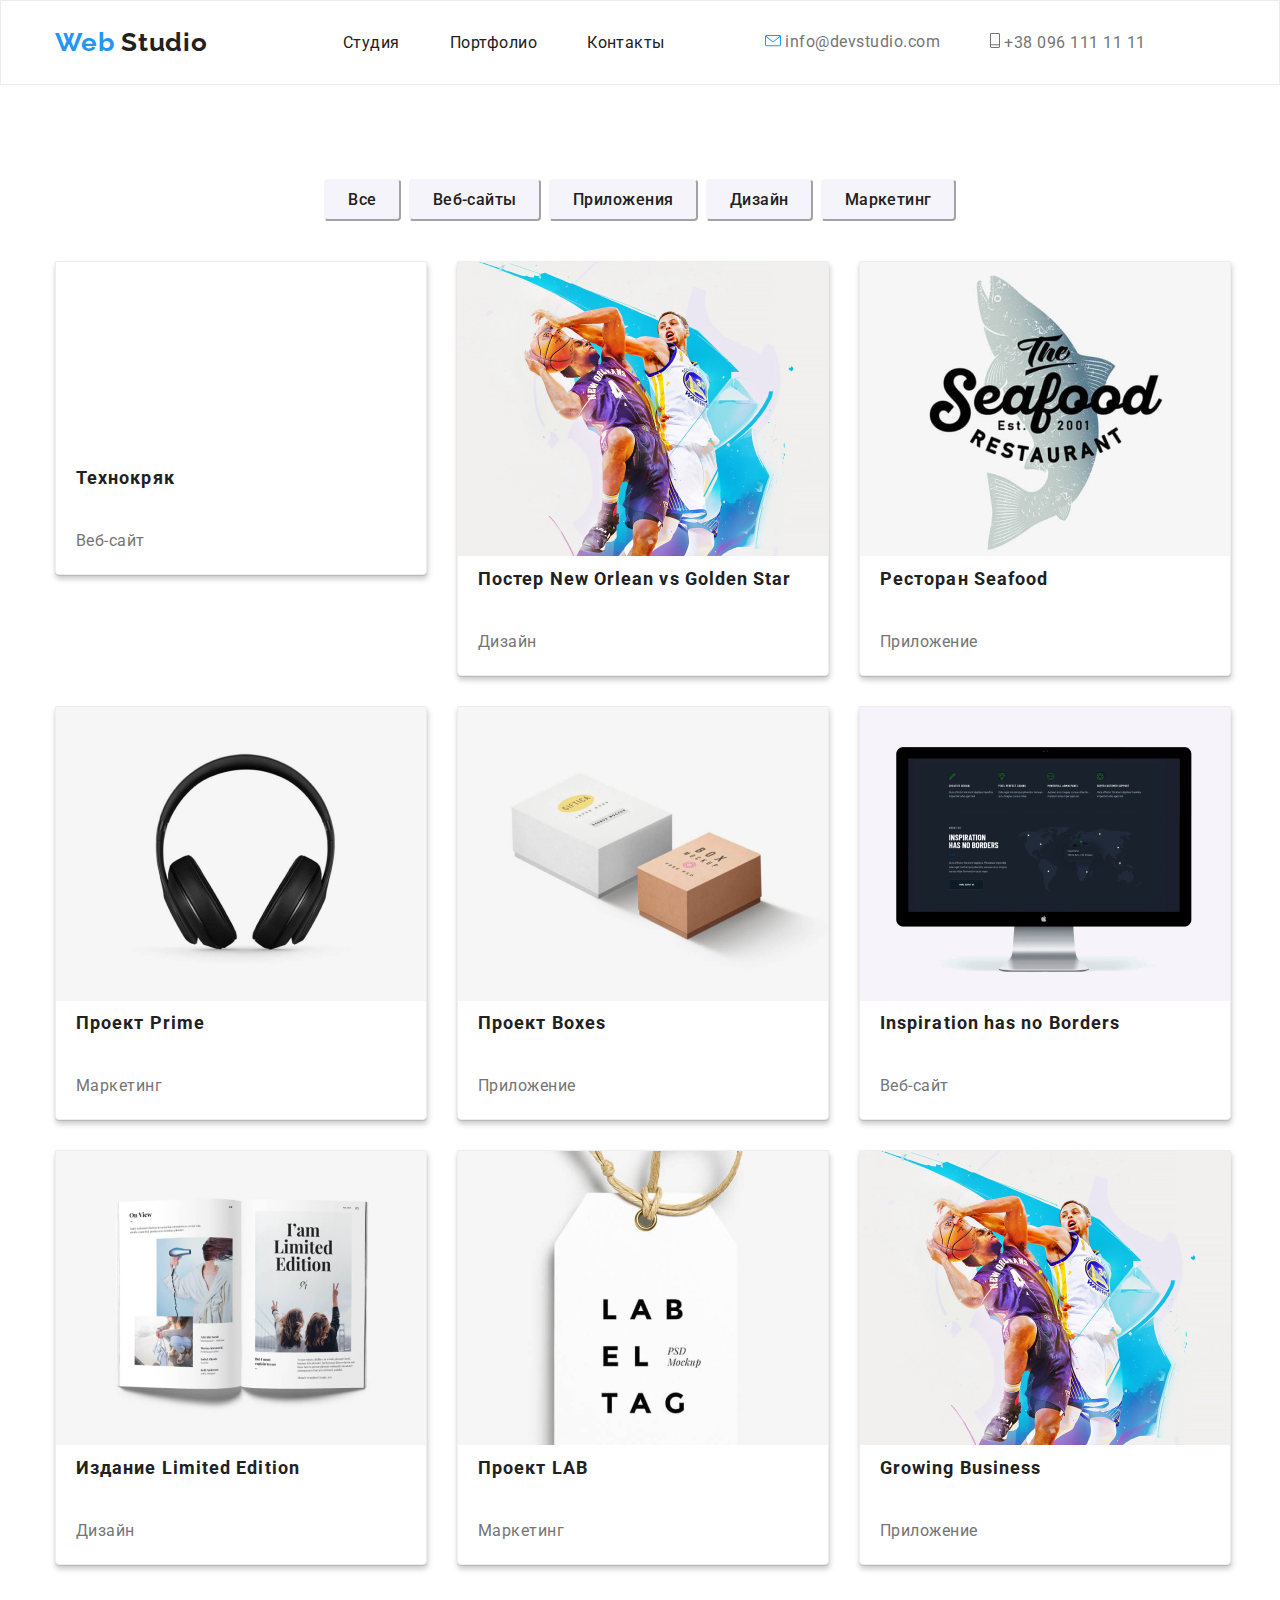
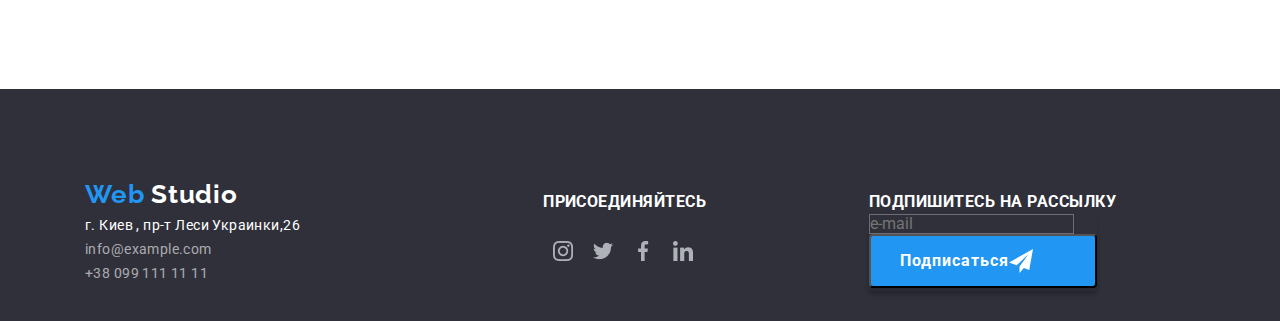
==== portfolio.html @ 14d1c17c "start hw04" ====
<!DOCTYPE html>
<html lang="ru">
	<head>
		<meta charset="UTF-8" />
		<meta name="viewport" content="width=device-width, initial-scale=1.0" />
		<meta http-equiv="X-UA-Compatible" content="ie=edge" />
		<link rel="icon" href="./favicon.ico" type="image/x-icon" />
		<link
			href="https://fonts.googleapis.com/css2?family=Raleway:wght@700&family=Roboto:wght@400;500;700;900&display=swap"
			rel="stylesheet"
		/>
		<link rel="stylesheet" href="./css/normalize.css" />
		<link rel="stylesheet" href="./css/style.css" />
		<title>Web Studio - portfolio</title>
	</head>
	<body>
		<!-- Шапка сайту -->
		<header>
			<div class="container flex">
				<nav class="flex-header">
					<div class="logo">
						<!-- <img src="./images/logo.svg" alt="Логотип компанії" /> -->
						<a href="index.html" title="Main page">
							<span class="web">Web</span>
							<span class="studio">Studio</span>
						</a>
					</div>
					<ul class="link-menu list">
						<li class="item"><a href="https://ljubik.github.io/goit-markup-hw-03/index.html">Cтудия</a></li>
						<li class="item"><a href="portfolio.html">Портфолио</a></li>
						<li class="item"><a href="#contacts">Контакты</a></li>
					</ul>
					<ul class="link-contact list">
						<li class="item">
							<a href="mailto:info@devstudio.com">
								<img src="./images/icon_mail_hover.svg" alt="Mail icon" />
								info@devstudio.com
							</a>
						</li>
						<li class="item">
							<a href="tel:+380961111111">
								<img src="./images/icom_mobile.svg" alt="Mobile icon" />
								+38 096 111 11 11
							</a>
						</li>
					</ul>
				</nav>
			</div>
		</header>
		<!-- Основний контент -->
		<main>
			<h1 hidden>Портфоліо, галерея робіт</h1>
			<!-- розділ galery -->
			<section class="gallery-section" title="Gallery">
				<div class="container">
					<ul class="btn-gal-group list">
						<li class="btn-gal-item"><button class="btn btn-gallery">Все</button></li>
						<li class="btn-gal-item"><button class="btn btn-gallery">Веб-сайты</button></li>
						<li class="btn-gal-item"><button class="btn btn-gallery">Приложения</button></li>
						<li class="btn-gal-item"><button class="btn btn-gallery">Дизайн</button></li>
						<li class="btn-gal-item"><button class="btn btn-gallery">Маркетинг</button></li>
					</ul>
					<div class="gallery">
						<ul class="gallery-list list">
							<li class="gal-item">
								<div class="card-gallery">
									<a href="#">
										<p>
											<span class="gallery-txt">
												Технокряк это современная площадка распространения коронавируса. Компании используют эту
												платформу для цифрового шпионажа и атак на защищённые сервера конкурентов.
											</span>
										</p>
									</a>
									<div class="gal-card-info">
										<h2 class="gal-title">Технокряк</h2>

										<p class="gal-text">Веб-сайт</p>
									</div>
								</div>
							</li>
							<li class="gal-item">
								<div class="card-gallery">
									<a href="#">
										<img src="images/portfolio-2.jpg" alt="Photo portfolio" width="370" height="294" />
									</a>
									<div class="gal-card-info">
										<h2 class="gal-title">Постер New Orlean vs Golden Star</h2>

										<p class="gal-text">Дизайн</p>
									</div>
								</div>
							</li>
							<li class="gal-item">
								<div class="card-gallery">
									<a href="#">
										<img src="images/portfolio-3.jpg" alt="Photo portfolio" width="370" height="294" />
									</a>
									<div class="gal-card-info">
										<h2 class="gal-title">Ресторан Seafood</h2>

										<p class="gal-text">Приложение</p>
									</div>
								</div>
							</li>
							<li class="gal-item">
								<div class="card-gallery">
									<a href="#">
										<img src="images/portfolio-4.jpg" alt="Photo portfolio" width="370" height="294" />
									</a>
									<div class="gal-card-info">
										<h2 class="gal-title">Проект Prime</h2>

										<p class="gal-text">Маркетинг</p>
									</div>
								</div>
							</li>
							<li class="gal-item">
								<div class="card-gallery">
									<a href="#">
										<img src="images/portfolio-5.jpg" alt="Photo portfolio" width="370" height="294" />
									</a>
									<div class="gal-card-info">
										<h2 class="gal-title">Проект Boxes</h2>

										<p class="gal-text">Приложение</p>
									</div>
								</div>
							</li>
							<li class="gal-item">
								<div class="card-gallery">
									<a href="#">
										<img src="images/portfolio-6.jpg" alt="Photo portfolio" width="370" height="294" />
									</a>
									<div class="gal-card-info">
										<h2 class="gal-title">Inspiration has no Borders</h2>

										<p class="gal-text">Веб-сайт</p>
									</div>
								</div>
							</li>
							<li class="gal-item">
								<div class="card-gallery">
									<a href="#">
										<img src="images/portfolio-7.jpg" alt="Photo portfolio" width="370" height="294" />
									</a>
									<div class="gal-card-info">
										<h2 class="gal-title">Издание Limited Edition</h2>

										<p class="gal-text">Дизайн</p>
									</div>
								</div>
							</li>
							<li class="gal-item">
								<div class="card-gallery">
									<a href="#">
										<img src="images/portfolio-8.jpg" alt="Photo portfolio" width="370" height="294" />
									</a>
									<div class="gal-card-info">
										<h2 class="gal-title">Проект LAB</h2>

										<p class="gal-text">Маркетинг</p>
									</div>
								</div>
							</li>
							<li class="gal-item">
								<div class="card-gallery">
									<a href="#">
										<img src="images/portfolio-2.jpg" alt="Photo portfolio" width="370" height="294" />
									</a>
									<div class="gal-card-info">
										<h2 class="gal-title">Growing Business</h2>

										<p class="gal-text">Приложение</p>
									</div>
								</div>
							</li>
						</ul>
					</div>
				</div>
			</section>
		</main>
		<!-- Нижня частина сайту -->
		<footer id="contacts">
			<div class="container">
				<div class="footer">
					<ul class="foot-list list">
						<li class="foot-address">
							<div class="logo">
								<a href="index.html" title="Main page">
									<span class="web">Web</span>
									<span class="studio-down">Studio</span>
									<br />
								</a>
							</div>
							<div class="address">
								<address>г. Киев , пр-т Леси Украинки,26</address>

								<p><a href="mailto:info@example.com" class="down-cont-link">info@example.com</a></p>
								<p><a href="tel:380991111111" class="down-cont-link">+38 099 111 11 11</a></p>
							</div>
						</li>
						<li class="foot-social">
							<h4>Присоединяйтесь</h4>
							<div class="social">
								<ul class="team-list list">
									<li class="team-card">
										<a href="https://instagram.com/" aria-label="Instagram" target="_blank" rel="noopener noreferrer">
											<img src="./images/instagram.png" class="social" alt="Instagram" title="Instagram social link" />
										</a>
									</li>
									<li class="team-card">
										<a href="https://twitter.com/" aria-label="Twitter" target="_blank" rel="noopener noreferrer">
											<img src="./images/twitter.png" class="social" alt="Twitter" title="Twitter social link" />
										</a>
									</li>
									<li class="team-card">
										<a href="https://facebook.com/" aria-label="Facebook" target="_blank" rel="noopener noreferrer">
											<img src="./images/facebook.png" class="social" alt="Facebook" title="Facebook social link" />
										</a>
									</li>
									<li class="team-card">
										<a href="https://linkedin.com/" aria-label="Linkedin" target="_blank" rel="noopener noreferrer">
											<img src="./images/linkedin.png" class="social" alt="Linkedin" title="Linkedin social link" />
										</a>
									</li>
								</ul>
							</div>
						</li>
						<li class="foot-subscribe">
							<h4>Подпишитесь на рассылку</h4>
							<form action="/" id="usrform">
								<input type="text" placeholder="e-mail" class="inpt-mail" name="usrname" />
								<button class="btn-subscribe">
									Подписаться
									<img src="./images/icon_telegram.svg" alt="icon telegram" width="24" height="24" />
								</button>
							</form>
						</li>
					</ul>
				</div>
			</div>
		</footer>
	</body>
</html>
---- css/style.css ----
html {
	box-sizing: border-box;
}

*,
*::before,
*::after {
	box-sizing: inherit;
	margin: 0;
	padding: 0;
	/*outline: 2px solid blue;*/
}
/* *[ Index page style ]* */

/* font-family: 'Raleway', sans-serif;
font-family: 'Roboto', sans-serif; */

:root {
	--dark-color: #212121;
	--body-color: #757575;
	--link-color: #2196f3;
	--light-color: #ffffff;
	--footer-bgcolor: #2f303a;
	--bkg-lite-color: #f5f4fa;
	--bkg-card-color: rgba(47, 48, 58, 0.8);
}

body {
	font-family: "Roboto", sans-serif;
	font-style: normal;
	font-weight: normal;
	letter-spacing: 0.03em;
	color: var(--dark-color);
}

a {
	text-decoration: none;
	color: var(--dark-color);
}

/* img {
	display: block;
	width: 100%;
	height: auto;
} */

a:hover,
a:focus {
	color: var(--link-color);
}

header {
	border: 1px solid #ececec;
}

.container {
	width: 1200px;
	padding-left: 15px;
	padding-right: 15px;
	margin-left: auto;
	margin-right: auto;
}

.flex {
	display: flex;
}

.flex-header {
	display: flex;
	align-items: center;
}

.nav {
	margin-top: 32px;
	margin-bottom: 32px;
}

.logo {
	font-family: "Raleway", sans-serif;
	font-style: normal;
	font-weight: bold;
	font-size: 26px;
	line-height: 1.192;
	letter-spacing: 0.03em;
	left: 215px;
	top: 24px;
	margin-right: 85px;
	display: inline-block;
}

.web {
	color: var(--link-color);
}

.studio {
	color: var(--dark-color);
}

.list {
	list-style: none;
	padding: 0;
	margin: 0;
}

.link-menu {
	display: flex;
	margin-left: 50px;
	padding-top: 32px;
	padding-bottom: 32px;
}

.link-contact {
	display: flex;
	margin-left: 50px;
	padding-top: 32px;
	padding-bottom: 32px;
	flex-direction: row;
}
.link-contact a {
	color: var(--body-color);
}

.item {
	margin-right: 50px;
}

.hero {
	/* height: 600px; */
	padding-bottom: 94px;
	padding-top: 94px;
	background: rgba(47, 48, 58, 0.8);
	/* background-image: url(../images/Header_img.png); */
	display: flex;
	/* flex-direction: column; */
	align-items: center;
	justify-content: center;
	margin: 0 auto;
}

.hero-center {
	display: flex;
	align-items: center;
	align-items: center;
	justify-content: center;
}

.hero-high-text {
	font-family: "Roboto", sans-serif;
	font-style: normal;
	letter-spacing: 0.06em;
	color: var(--light-color);
	width: 696px;
	font-weight: 900;
	font-size: 44px;
	line-height: 1.363;
	text-transform: uppercase;
	text-align: center;
	display: flex;
	justify-content: center;
	align-items: center;
	margin: 0 auto;
	/* padding-top: 200px; */
	padding-bottom: 30px;
}

.btn-hero {
	margin: 0 auto;
	font-weight: bold;
	font-size: 16px;
	line-height: 1.875;
	display: flex;
	align-items: center;
	color: var(--light-color);
	border: none;
	border-radius: 4px;
	box-shadow: 0px 4px 4px rgba(0, 0, 0, 0.15);
	background: var(--link-color);
	width: 200px;
	/* margin-bottom: 210px; */
	padding: 10px;
	justify-content: center;
}

.btn-hero:hover,
.btn-hero:focus,
.btn-subscribe:hover,
.btn-subscribe:focus {
	background: var(--link-color);
	border-radius: 4px;
	box-shadow: 0px 4px 4px var(--link-color);
}

.benefits {
	padding-top: 94px;
	padding-bottom: 94px;
}

.benefits p {
	font-size: 14px;
	line-height: 1.71;
	letter-spacing: 0.03em;
	color: var(--body-color);
}

.benefits h3 {
	font-weight: bold;
	font-size: 14px;
	line-height: 1.143;
	letter-spacing: 0.03em;
	text-transform: uppercase;
	color: var (--dark-color);
}

.benefits-list {
	display: flex;
}

.benefits-item {
	margin: 10px;
	width: calc((100% - 30px * 2) / 4);
}

.rectangle1 {
	border-radius: 4px;
	display: flex;
	flex-wrap: wrap;
	justify-items: center;
	/* width: calc((100%-30px * 3) / 4); */
	background-color: var(--bkg-lite-color);
	padding-left: 100px;
	padding-top: 25px;
	padding-right: 100px;
	padding-bottom: 25px;
}

.img {
	border-style: none;
	display: block; /* для прибирання пропусків псля інлайн компонентів */
}

.rectangle1-img {
	display: flex;
	align-items: center;
	justify-content: center;
}

.rectangle1-txt {
	display: flex;
	flex-wrap: wrap;
	padding-top: 30px;
}

.we-do {
	font-weight: bold;
	letter-spacing: 0.03em;
	/* padding-top: 94px; */
	padding-bottom: 94px;
}

.we-do-group {
	display: flex;
	padding-left: 15px;
	padding-right: 15px;
}

.we-do-list {
	display: flex;
}

.we-do-item {
	width: calc((100% - 30px * 2) / 3);
}

.we-do-item:nth-child(even) {
	margin-right: 30px;
	margin-left: 30px;
}

.we-do-fig figcaption {
	font-size: 14px;
	line-height: 1.143;
	text-transform: uppercase;
	text-align: center;
}

.we-do-cap {
	display: flex;
	padding-bottom: 28px;
	padding-top: 28px;
	justify-content: center;
	background-color: var(--bkg-card-color);
	color: var(--light-color);
}

.team {
	background: var(--bkg-lite-color);
	display: flex;
	flex-wrap: nowrap;
	padding-top: 94px;
	padding-bottom: 94px;
}

.team-container {
	flex-wrap: nowrap;
}

.team-list {
	display: flex;
	flex-wrap: wrap;
}

.team-item {
	display: flex;
	/* margin-bottom: 94px; */
	margin-left: 10px;
	margin-right: 10px;
}

.we-do-h-text,
.team-h-text,
.clients-h-text {
	font-family: "Roboto", sans-serif;
	font-style: normal;
	font-weight: bold;
	font-size: 36px;
	line-height: 1.167;
	color: var(--dark-color);
	text-align: center;
	letter-spacing: 0.03em;
	/* margin-top: 94px; */
	margin-bottom: 50px;
}

.card {
	width: 270px;
	background: var(--light-color);
	box-shadow: 0px 2px 1px rgba(0, 0, 0, 0.2), 0px 1px 1px rgba(0, 0, 0, 0.14), 0px 1px 3px rgba(0, 0, 0, 0.12);
	border-radius: 0px 0px 4px 4px;
	display: flex;
	flex-wrap: wrap;
	justify-content: center;
}

.team-card-info {
	display: flex;
	flex-wrap: wrap;
	padding-top: 30px;
	padding-bottom: 18px;
	flex-direction: column;
}

.social {
	display: flex;
	justify-content: center;
	flex-wrap: nowrap;
}

.team-title {
	display: flex;
	justify-content: center;
	flex-wrap: wrap;
}

.card h3 {
	text-align: center;
}

.card p {
	font-weight: 500;
	font-size: 16px;
	line-height: 1.875;
	color: var(--body-color);
	text-align: center;
}

.team-card {
	flex-wrap: nowrap;
	margin-top: 30px;
	margin-left: 10px;
	margin-right: 10px;
	margin-bottom: 30px;
}

.social:hover,
.social:focus {
	color: var(--link-color);
	border: 1px solid var(--link-color);
}

.clients {
	letter-spacing: 0.03em;
	padding-top: 94px;
	/* padding-bottom: 94px; */
}

.clients-cont {
	display: inline;
	flex-wrap: nowrap;
}

.clients-list {
	display: flex;
	justify-content: center;
	margin-bottom: 94px;
}

.clients-card {
	width: 170px;
	height: 90px;
	border: 1px solid #afb1b8;
	box-sizing: border-box;
	border-radius: 4px;
	position: relative; /* Для центрування */
	display: flex;
	flex-direction: row;
	margin-left: 10px;
	margin-right: 10px;
}

.clients-card img {
	/* Центрування в блоці ає бути в батьківському position: relative */
	position: absolute;
	top: 50%;
	left: 50%;
	margin-right: -50%;
	transform: translate(-50%, -50%);
}

.clients-card:hover,
.clients-card:focus {
	color: var(--link-color);
	border: 1px solid var(--link-color);
}

footer {
	left: 1px;
	background: var(--footer-bgcolor);
	color: var(--light-color);
	display: flex;
}

.footer {
	display: flex;
	padding: 30px;
}

.foot-list {
	display: flex;
	flex-wrap: nowrap;

	/*width: calc((100% - 30px * 2) / 3); */
}

.foot-address {
	display: flex;
	flex-wrap: wrap;
	padding-top: 60px;
	font-size: 14px;
	line-height: 1.71;
	letter-spacing: 0.03em;
}

.foot-social {
	display: flex;
	flex-wrap: wrap;
	text-transform: uppercase;
	padding-top: 74px;
	padding-left: 147px;
}
.foot-subscribe {
	display: flex;
	flex-wrap: wrap;
	text-transform: uppercase;
	padding-top: 74px;
	padding-left: 104px;
}

.studio-down {
	color: var(--light-color);
	display: inline;
}
.address {
	display: flex;
	flex-wrap: wrap;
	display: inline-block;
}

address {
	font-style: normal;
}

.down-cont-link {
	color: rgba(255, 255, 255, 0.6);
}

form {
	box-shadow: 0px 4px 4px rgba(0, 0, 0, 0.15);
	border-radius: 4px;
	position: relative;
}

.inpt-mail {
	border: 1px solid rgba(255, 255, 255, 0.3);
	box-sizing: border-box;
	/* box-shadow: 0px 4px 4px rgba(0, 0, 0, 0.15);
  border-radius: 4px; */
	background: var(--footer-bgcolor);
}

.btn-subscribe {
	color: var(--light-color);
	background-color: var(--link-color);
	font-style: normal;
	font-weight: bold;
	font-size: 16px;
	line-height: 1.875;
	display: flex;
	align-items: center;
	text-align: center;
	letter-spacing: 0.06em;
	border-radius: 4px;
	box-shadow: 0px 4px 4px rgba(0, 0, 0, 0.15);
	padding-left: 29px;
	padding-right: 62px;
	padding-top: 10px;
	padding-bottom: 10px;
}

/* *[ Portfolio page style ]* */
.gallery-section {
	display: flex;
	padding-bottom: 94px;
	padding-top: 94px;
}

.gallery {
	display: flex;
	width: 1176px;
	padding-top: 40px;
}

.btn-gal-group {
	display: flex;
	justify-content: center;
	/* padding-left: 30px;
	padding-right: 30px; */
	/* padding-top: 174px; */
	/* padding-bottom: 40px; */
}

.btn {
	background: var(--bkg-lite-color);
	border-radius: 4px;
}

.btn:hover,
.btn:focus {
	background: var(--link-color);
	border: 2px solid var(--link-color);
	color: var(--light-color);
}

.btn-gallery {
	background: var(--bkg-lite-color);
	border-radius: 4px;
	border-color: var(--bkg-lite-color);
	font-weight: 500;
	font-size: 16px;
	line-height: 1.625;
	letter-spacing: 0.03em;
	color: var(--dark-color);
	/* padding: 20px; */
	padding-left: 22px;
	padding-right: 22px;
	padding-top: 6px;
	padding-bottom: 6px;
	margin-left: 4px;
	margin-right: 4px;
}

.gallery-list {
	display: flex;
	flex-wrap: wrap;
	justify-content: space-between;
	/* margin-top: 50px; */
	/* padding-top: 50px; */
}

.gal-item {
	width: calc((100% - 30px * 2) / 3);
	/* align-items: center; */
	margin-bottom: 30px;
	/* padding: 1px; */
}

.card-gallery {
	background: var(--light-color);
	border: 1px solid #eeeeee;
	box-sizing: border-box;
	box-shadow: 1px 4px 6px rgba(0, 0, 0, 0.16), 0px 4px 4px rgba(0, 0, 0, 0.06), 0px 1px 1px rgba(0, 0, 0, 0.12);

	border-radius: 0px 0px 4px 4px;
	display: flex;
	flex-wrap: wrap;
	/* align-items: baseline; */
}

.gal-card-info {
	flex-wrap: wrap;

	padding-left: 20px;
}

.card-gallery h2 {
	font-size: 18px;
	line-height: 2;
	letter-spacing: 0.06em;
	color: var(--dark-color);
}

.card-gallery p {
	display: flex;
	margin-top: 30px;
	margin-bottom: 18px;
	font-weight: normal;
	font-size: 16px;
	line-height: 1.875;
	letter-spacing: 0.03em;
	color: var(--body-color);
}

.gallery-txt {
	display: flex;

	color: var(--light-color);
}
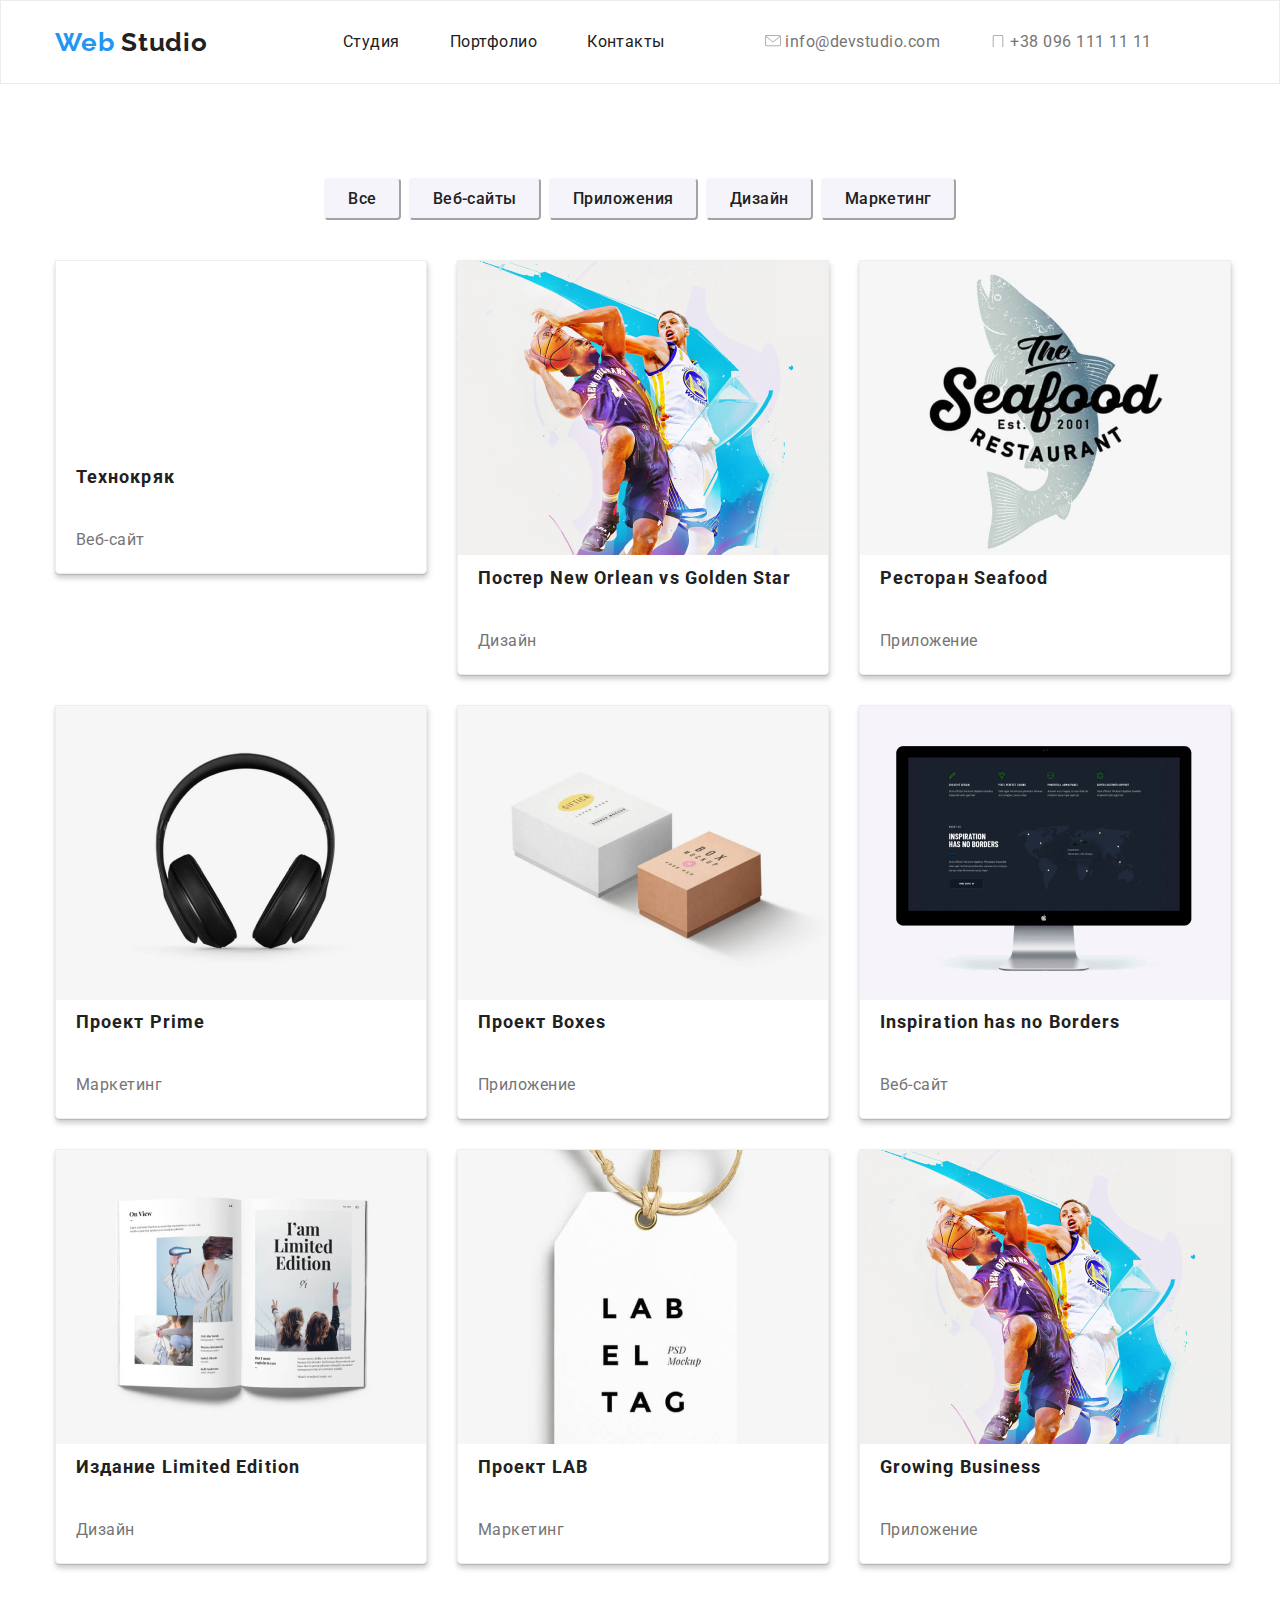
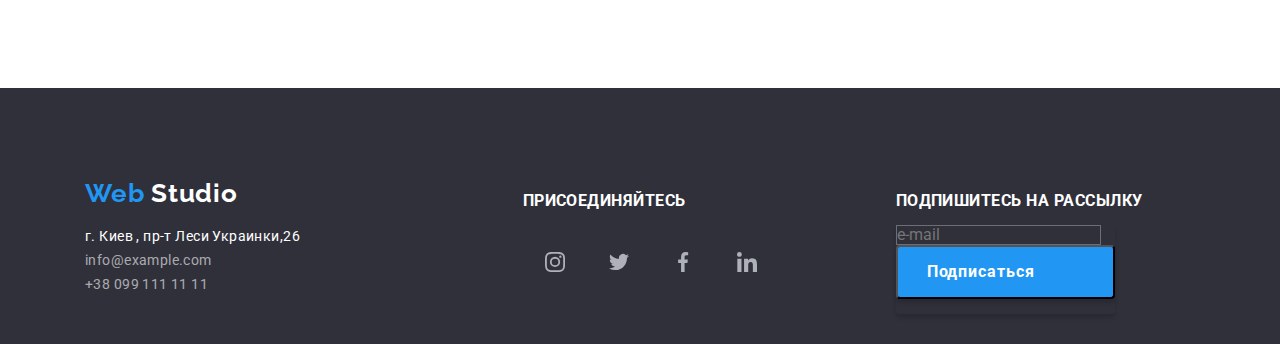
==== commit d464f95e: "add hover style to portfolio" ====
--- a/portfolio.html
+++ b/portfolio.html
@@ -26,20 +26,26 @@
 						</a>
 					</div>
 					<ul class="link-menu list">
-						<li class="item"><a href="https://ljubik.github.io/goit-markup-hw-03/index.html">Cтудия</a></li>
+						<li class="item"><a href="https://ljubik.github.io/goit-markup-hw-04/index.html">Cтудия</a></li>
 						<li class="item"><a href="portfolio.html">Портфолио</a></li>
 						<li class="item"><a href="#contacts">Контакты</a></li>
 					</ul>
 					<ul class="link-contact list">
 						<li class="item">
-							<a href="mailto:info@devstudio.com">
-								<img src="./images/icon_mail_hover.svg" alt="Mail icon" />
+							<a href="mailto:info@devstudio.com" class="link">
+								<svg class="icon">
+									<use xlink:href="./images/sprite.svg#icon_mail" weight="16" height="12"></use>
+								  </svg>
+								
 								info@devstudio.com
 							</a>
 						</li>
 						<li class="item">
-							<a href="tel:+380961111111">
-								<img src="./images/icom_mobile.svg" alt="Mobile icon" />
+							<a href="tel:+380961111111" class="link">
+								<svg class="icon">
+									<use xlink:href="./images/sprite.svg#icon_mobile" weight="10" height="16"></use>
+								  </svg>
+			
 								+38 096 111 11 11
 							</a>
 						</li>
@@ -204,24 +210,38 @@
 							<h4>Присоединяйтесь</h4>
 							<div class="social">
 								<ul class="team-list list">
+									<li class="team-card ">
+										<a 
+											href="https://instagram.com/"
+											class="social-link"
+											aria-label="Instagram"
+											target="_blank"
+											rel="noopener noreferrer"
+										>
+										<svg class="icon social" weight="20" height="20">
+											<use xlink:href="./images/sprite.svg#icon_instagram"></use>
+										</svg>
+										</a>
+									</li>
 									<li class="team-card">
-										<a href="https://instagram.com/" aria-label="Instagram" target="_blank" rel="noopener noreferrer">
-											<img src="./images/instagram.png" class="social" alt="Instagram" title="Instagram social link" />
+										<a href="https://twitter.com/" class="social-link" aria-label="Twitter" target="_blank" rel="noopener noreferrer">
+											<svg class="icon social" weight="20" height="20">
+												<use xlink:href="./images/sprite.svg#icon_twitter"></use>
+											  </svg>
 										</a>
 									</li>
 									<li class="team-card">
-										<a href="https://twitter.com/" aria-label="Twitter" target="_blank" rel="noopener noreferrer">
-											<img src="./images/twitter.png" class="social" alt="Twitter" title="Twitter social link" />
+										<a href="https://facebook.com/" class="social-link" aria-label="Facebook" target="_blank" rel="noopener noreferrer">
+											<svg class="icon social" weight="20" height="20">
+												<use xlink:href="./images/sprite.svg#icon_facebook"></use>
+											  </svg>
 										</a>
 									</li>
 									<li class="team-card">
-										<a href="https://facebook.com/" aria-label="Facebook" target="_blank" rel="noopener noreferrer">
-											<img src="./images/facebook.png" class="social" alt="Facebook" title="Facebook social link" />
-										</a>
-									</li>
-									<li class="team-card">
-										<a href="https://linkedin.com/" aria-label="Linkedin" target="_blank" rel="noopener noreferrer">
-											<img src="./images/linkedin.png" class="social" alt="Linkedin" title="Linkedin social link" />
+										<a href="https://linkedin.com/" class="social-link" aria-label="Linkedin" target="_blank" rel="noopener noreferrer">
+											<svg class="icon social" weight="20" height="20">
+												<use xlink:href="./images/sprite.svg#icon_linkedin"></use>
+											  </svg>
 										</a>
 									</li>
 								</ul>
@@ -233,7 +253,6 @@
 								<input type="text" placeholder="e-mail" class="inpt-mail" name="usrname" />
 								<button class="btn-subscribe">
 									Подписаться
-									<img src="./images/icon_telegram.svg" alt="icon telegram" width="24" height="24" />
 								</button>
 							</form>
 						</li>
--- a/css/style.css
+++ b/css/style.css
@@ -10,6 +10,7 @@
 	padding: 0;
 	/*outline: 2px solid blue;*/
 }
+
 /* *[ Index page style ]* */
 
 /* font-family: 'Raleway', sans-serif;
@@ -18,6 +19,7 @@
 :root {
 	--dark-color: #212121;
 	--body-color: #757575;
+	--icon-color: #afb1b8;
 	--link-color: #2196f3;
 	--light-color: #ffffff;
 	--footer-bgcolor: #2f303a;
@@ -47,6 +49,10 @@
 a:hover,
 a:focus {
 	color: var(--link-color);
+	fill: var(--link-color);
+}
+
+.link {
 }
 
 header {
@@ -116,8 +122,33 @@
 	padding-bottom: 32px;
 	flex-direction: row;
 }
+
+.icon {
+	fill: var(--icon-color);
+}
+
+.link-contact svg {
+	width: 16px;
+	height: 12px;
+	align-items: baseline;
+}
+
 .link-contact a {
 	color: var(--body-color);
+	fill: var(--link-color);
+}
+
+.link .svg {
+	display: inline;
+	vertical-align: middle;
+}
+
+.link-contact a:hover,
+.link-contact a:focus,
+.link-contact svg:hover,
+.link-contact svg:focus {
+	color: var(--link-color);
+	--icon-color: var(--link-color);
 }
 
 .item {
@@ -125,13 +156,11 @@
 }
 
 .hero {
-	/* height: 600px; */
-	padding-bottom: 94px;
-	padding-top: 94px;
-	background: rgba(47, 48, 58, 0.8);
-	/* background-image: url(../images/Header_img.png); */
-	display: flex;
-	/* flex-direction: column; */
+	padding-bottom: 200px;
+	padding-top: 200px;
+	background-image: linear-gradient(rgba(47, 48, 58, 0.8), rgba(47, 48, 58, 0.8)), url(../images/Header_img_opt.png);
+	max-width: 1600px;
+	display: flex;
 	align-items: center;
 	justify-content: center;
 	margin: 0 auto;
@@ -159,7 +188,6 @@
 	justify-content: center;
 	align-items: center;
 	margin: 0 auto;
-	/* padding-top: 200px; */
 	padding-bottom: 30px;
 }
 
@@ -176,7 +204,6 @@
 	box-shadow: 0px 4px 4px rgba(0, 0, 0, 0.15);
 	background: var(--link-color);
 	width: 200px;
-	/* margin-bottom: 210px; */
 	padding: 10px;
 	justify-content: center;
 }
@@ -188,6 +215,7 @@
 	background: var(--link-color);
 	border-radius: 4px;
 	box-shadow: 0px 4px 4px var(--link-color);
+	cursor: pointer;
 }
 
 .benefits {
@@ -235,13 +263,19 @@
 
 .img {
 	border-style: none;
-	display: block; /* для прибирання пропусків псля інлайн компонентів */
+	display: block; /* для прибирання пропусків пiсля інлайн компонентів */
 }
 
 .rectangle1-img {
 	display: flex;
 	align-items: center;
 	justify-content: center;
+}
+
+.rectangle1-img .icon {
+	fill: var(--icon-color);
+	width: 65px;
+	height: 70px;
 }
 
 .rectangle1-txt {
@@ -278,6 +312,7 @@
 
 .we-do-fig figcaption {
 	font-size: 14px;
+	display: none;
 	line-height: 1.143;
 	text-transform: uppercase;
 	text-align: center;
@@ -311,7 +346,6 @@
 
 .team-item {
 	display: flex;
-	/* margin-bottom: 94px; */
 	margin-left: 10px;
 	margin-right: 10px;
 }
@@ -327,7 +361,6 @@
 	color: var(--dark-color);
 	text-align: center;
 	letter-spacing: 0.03em;
-	/* margin-top: 94px; */
 	margin-bottom: 50px;
 }
 
@@ -347,6 +380,16 @@
 	padding-top: 30px;
 	padding-bottom: 18px;
 	flex-direction: column;
+}
+
+.social-link {
+	display: flex;
+	justify-content: center;
+	width: 44px;
+	height: 44px;
+	/* background: var(--light-color); */
+	border-radius: 50%;
+	align-items: center;
 }
 
 .social {
@@ -381,16 +424,26 @@
 	margin-bottom: 30px;
 }
 
-.social:hover,
-.social:focus {
+.team-card svg {
+	display: flex;
+	width: 20px;
+	height: 20px;
+	justify-content: center;
+}
+
+.team-card a:hover,
+.team-card a:focus,
+.social-link:hover,
+.social-link:focus {
 	color: var(--link-color);
-	border: 1px solid var(--link-color);
+	--icon-color: var(--light-color);
+	background: var(--link-color);
+	border-radius: 50%;
 }
 
 .clients {
 	letter-spacing: 0.03em;
 	padding-top: 94px;
-	/* padding-bottom: 94px; */
 }
 
 .clients-cont {
@@ -418,7 +471,7 @@
 }
 
 .clients-card img {
-	/* Центрування в блоці ає бути в батьківському position: relative */
+	/* Центрування в блоці має бути в батьківському position: relative */
 	position: absolute;
 	top: 50%;
 	left: 50%;
@@ -447,7 +500,6 @@
 .foot-list {
 	display: flex;
 	flex-wrap: nowrap;
-
 	/*width: calc((100% - 30px * 2) / 3); */
 }
 
@@ -526,6 +578,14 @@
 	padding-bottom: 10px;
 }
 
+.btn-subscribe::after {
+	content: " ";
+	display: block;
+	margin-right: 16px;
+	background-image: url(../images/icon_mail_hover.svg);
+	background-repeat: no-repeat;
+}
+
 /* *[ Portfolio page style ]* */
 .gallery-section {
 	display: flex;
@@ -542,10 +602,6 @@
 .btn-gal-group {
 	display: flex;
 	justify-content: center;
-	/* padding-left: 30px;
-	padding-right: 30px; */
-	/* padding-top: 174px; */
-	/* padding-bottom: 40px; */
 }
 
 .btn {
@@ -558,6 +614,7 @@
 	background: var(--link-color);
 	border: 2px solid var(--link-color);
 	color: var(--light-color);
+	cursor: pointer;
 }
 
 .btn-gallery {
@@ -569,7 +626,6 @@
 	line-height: 1.625;
 	letter-spacing: 0.03em;
 	color: var(--dark-color);
-	/* padding: 20px; */
 	padding-left: 22px;
 	padding-right: 22px;
 	padding-top: 6px;
@@ -582,15 +638,11 @@
 	display: flex;
 	flex-wrap: wrap;
 	justify-content: space-between;
-	/* margin-top: 50px; */
-	/* padding-top: 50px; */
 }
 
 .gal-item {
 	width: calc((100% - 30px * 2) / 3);
-	/* align-items: center; */
 	margin-bottom: 30px;
-	/* padding: 1px; */
 }
 
 .card-gallery {
@@ -598,16 +650,13 @@
 	border: 1px solid #eeeeee;
 	box-sizing: border-box;
 	box-shadow: 1px 4px 6px rgba(0, 0, 0, 0.16), 0px 4px 4px rgba(0, 0, 0, 0.06), 0px 1px 1px rgba(0, 0, 0, 0.12);
-
 	border-radius: 0px 0px 4px 4px;
 	display: flex;
 	flex-wrap: wrap;
-	/* align-items: baseline; */
 }
 
 .gal-card-info {
 	flex-wrap: wrap;
-
 	padding-left: 20px;
 }
 
@@ -631,6 +680,5 @@
 
 .gallery-txt {
 	display: flex;
-
-	color: var(--light-color);
-}
+	color: var(--light-color);
+}
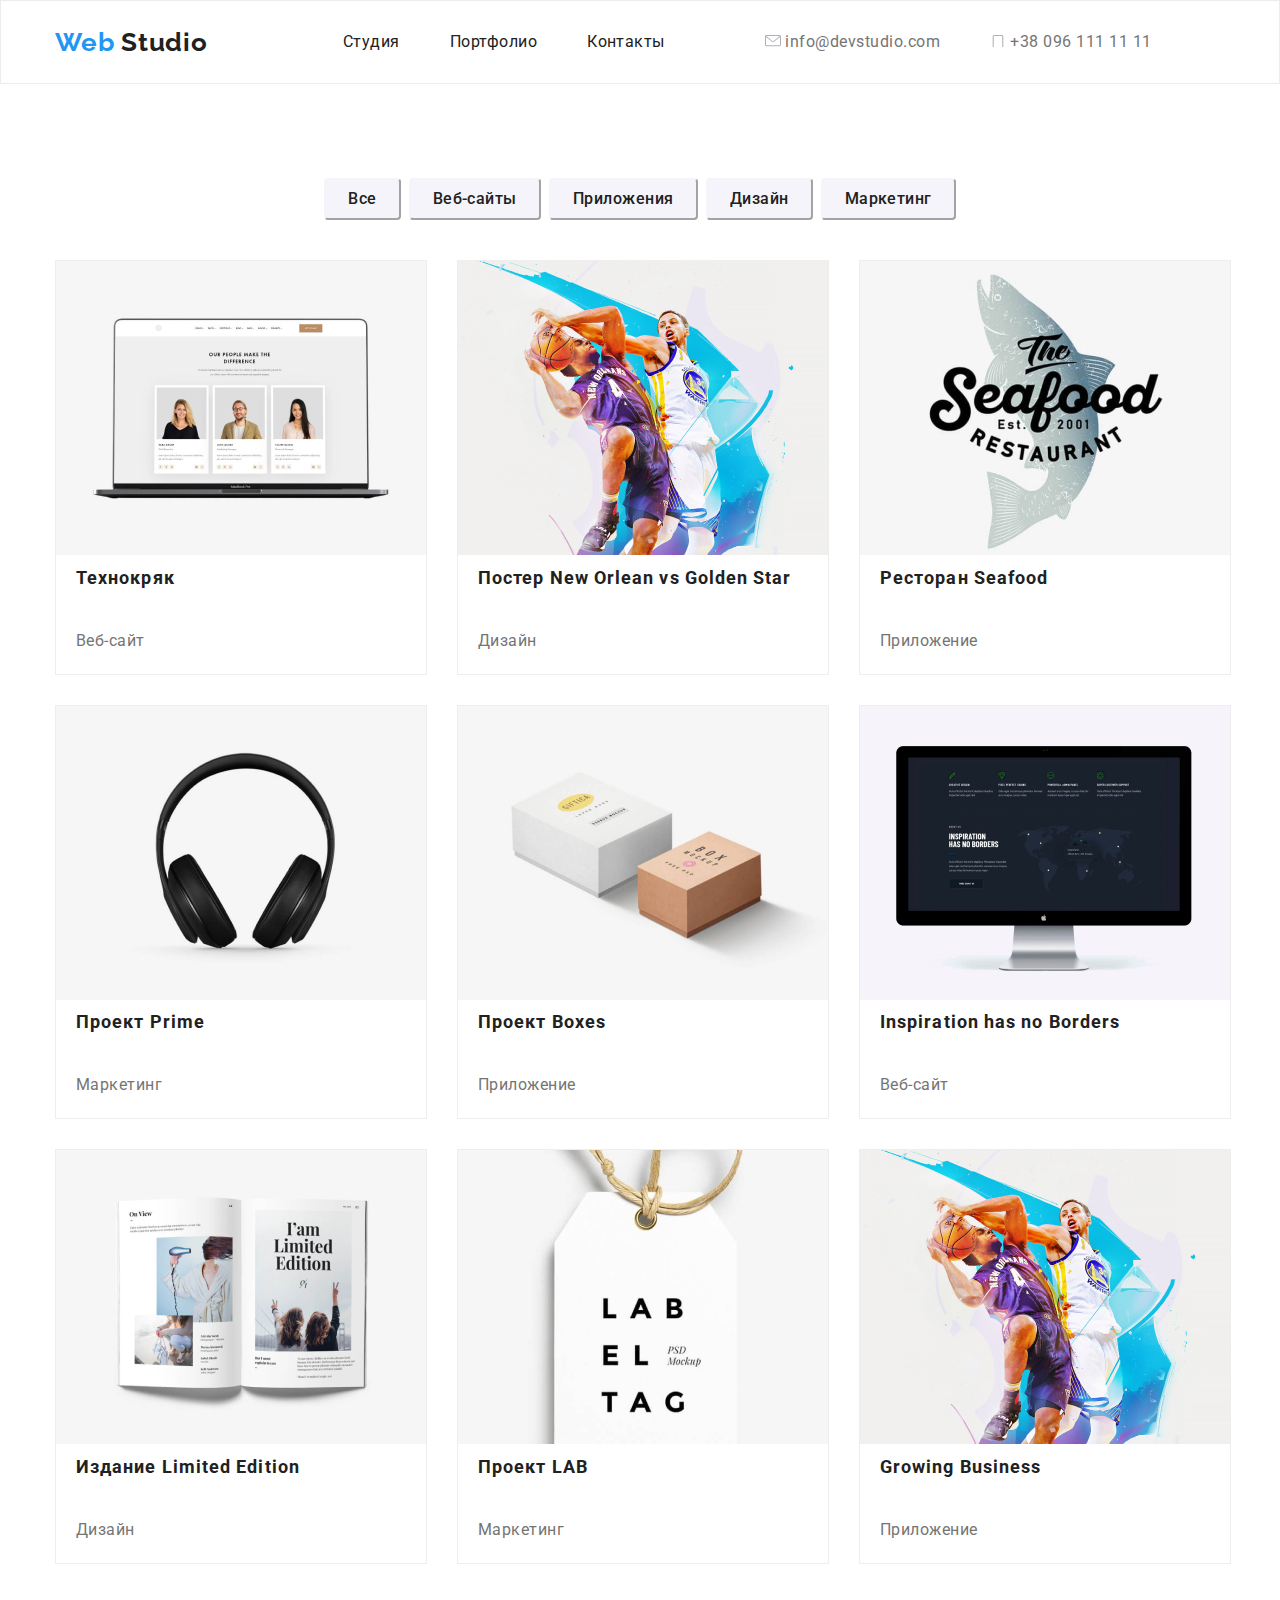
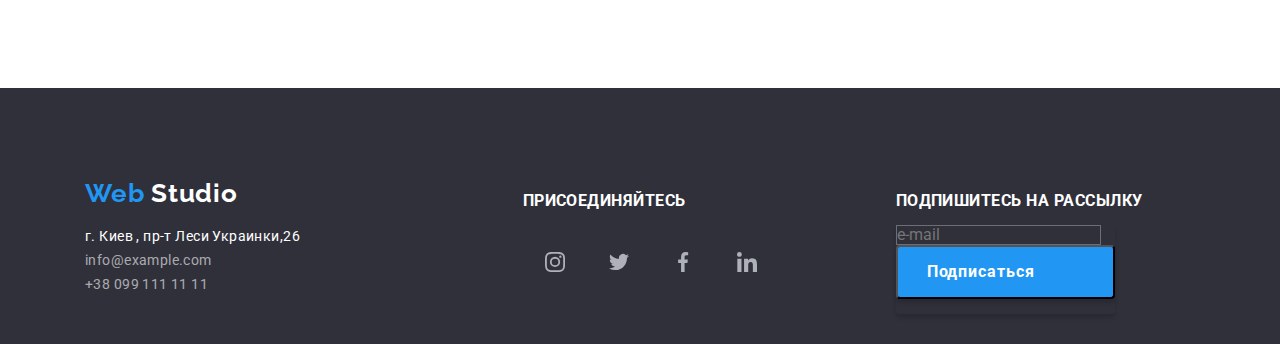
==== commit c9c52a3d: "add new image V2" ====
--- a/portfolio.html
+++ b/portfolio.html
@@ -71,12 +71,7 @@
 							<li class="gal-item">
 								<div class="card-gallery">
 									<a href="#">
-										<p>
-											<span class="gallery-txt">
-												Технокряк это современная площадка распространения коронавируса. Компании используют эту
-												платформу для цифрового шпионажа и атак на защищённые сервера конкурентов.
-											</span>
-										</p>
+										<img src="images/portfolio-1.jpg" alt="Photo portfolio" width="370" height="294" />
 									</a>
 									<div class="gal-card-info">
 										<h2 class="gal-title">Технокряк</h2>
--- a/css/style.css
+++ b/css/style.css
@@ -361,13 +361,13 @@
 	color: var(--dark-color);
 	text-align: center;
 	letter-spacing: 0.03em;
-	margin-bottom: 50px;
+	padding-bottom: 50px;
 }
 
 .card {
-	width: 270px;
+	width: 260px;
 	background: var(--light-color);
-	box-shadow: 0px 2px 1px rgba(0, 0, 0, 0.2), 0px 1px 1px rgba(0, 0, 0, 0.14), 0px 1px 3px rgba(0, 0, 0, 0.12);
+	box-shadow: 0px 1px 3px rgba(0, 0, 0, 0.12), 0px 1px 1px rgba(0, 0, 0, 0.14), 0px 2px 1px rgba(0, 0, 0, 0.2);
 	border-radius: 0px 0px 4px 4px;
 	display: flex;
 	flex-wrap: wrap;
@@ -385,11 +385,10 @@
 .social-link {
 	display: flex;
 	justify-content: center;
+	align-items: center;
 	width: 44px;
 	height: 44px;
-	/* background: var(--light-color); */
 	border-radius: 50%;
-	align-items: center;
 }
 
 .social {
@@ -444,6 +443,7 @@
 .clients {
 	letter-spacing: 0.03em;
 	padding-top: 94px;
+	padding-bottom: 94px;
 }
 
 .clients-cont {
@@ -454,35 +454,39 @@
 .clients-list {
 	display: flex;
 	justify-content: center;
-	margin-bottom: 94px;
 }
 
 .clients-card {
+	display: flex;
+	flex-direction: row;
+	margin-left: 10px;
+	margin-right: 10px;
+	justify-content: center;
+	align-items: center;
+}
+
+.link-clients {
+	display: flex;
 	width: 170px;
 	height: 90px;
 	border: 1px solid #afb1b8;
-	box-sizing: border-box;
-	border-radius: 4px;
-	position: relative; /* Для центрування */
-	display: flex;
-	flex-direction: row;
-	margin-left: 10px;
-	margin-right: 10px;
-}
-
-.clients-card img {
-	/* Центрування в блоці має бути в батьківському position: relative */
-	position: absolute;
-	top: 50%;
-	left: 50%;
-	margin-right: -50%;
-	transform: translate(-50%, -50%);
-}
-
-.clients-card:hover,
-.clients-card:focus {
-	color: var(--link-color);
+	border-radius: 4px;
+	vertical-align: middle;
+	justify-content: center;
+	align-items: center;
+}
+
+.clients-logo svg {
+	display: flex;
+	width: 40px;
+	height: 40px;
+	justify-content: center;
+}
+
+.link-clients:hover,
+.link-clients:focus {
 	border: 1px solid var(--link-color);
+	--icon-color: var(--link-color);
 }
 
 footer {
@@ -649,10 +653,12 @@
 	background: var(--light-color);
 	border: 1px solid #eeeeee;
 	box-sizing: border-box;
-	box-shadow: 1px 4px 6px rgba(0, 0, 0, 0.16), 0px 4px 4px rgba(0, 0, 0, 0.06), 0px 1px 1px rgba(0, 0, 0, 0.12);
-	border-radius: 0px 0px 4px 4px;
-	display: flex;
-	flex-wrap: wrap;
+	/* box-shadow: 1px 4px 6px rgba(0, 0, 0, 0.16), 0px 4px 4px rgba(0, 0, 0, 0.06), 0px 1px 1px rgba(0, 0, 0, 0.12); */
+	/* border-radius: 0px 0px 4px 4px; */
+	display: flex;
+	flex-wrap: wrap;
+	border: 1px solid #eeeeee;
+	box-sizing: border-box;
 }
 
 .gal-card-info {
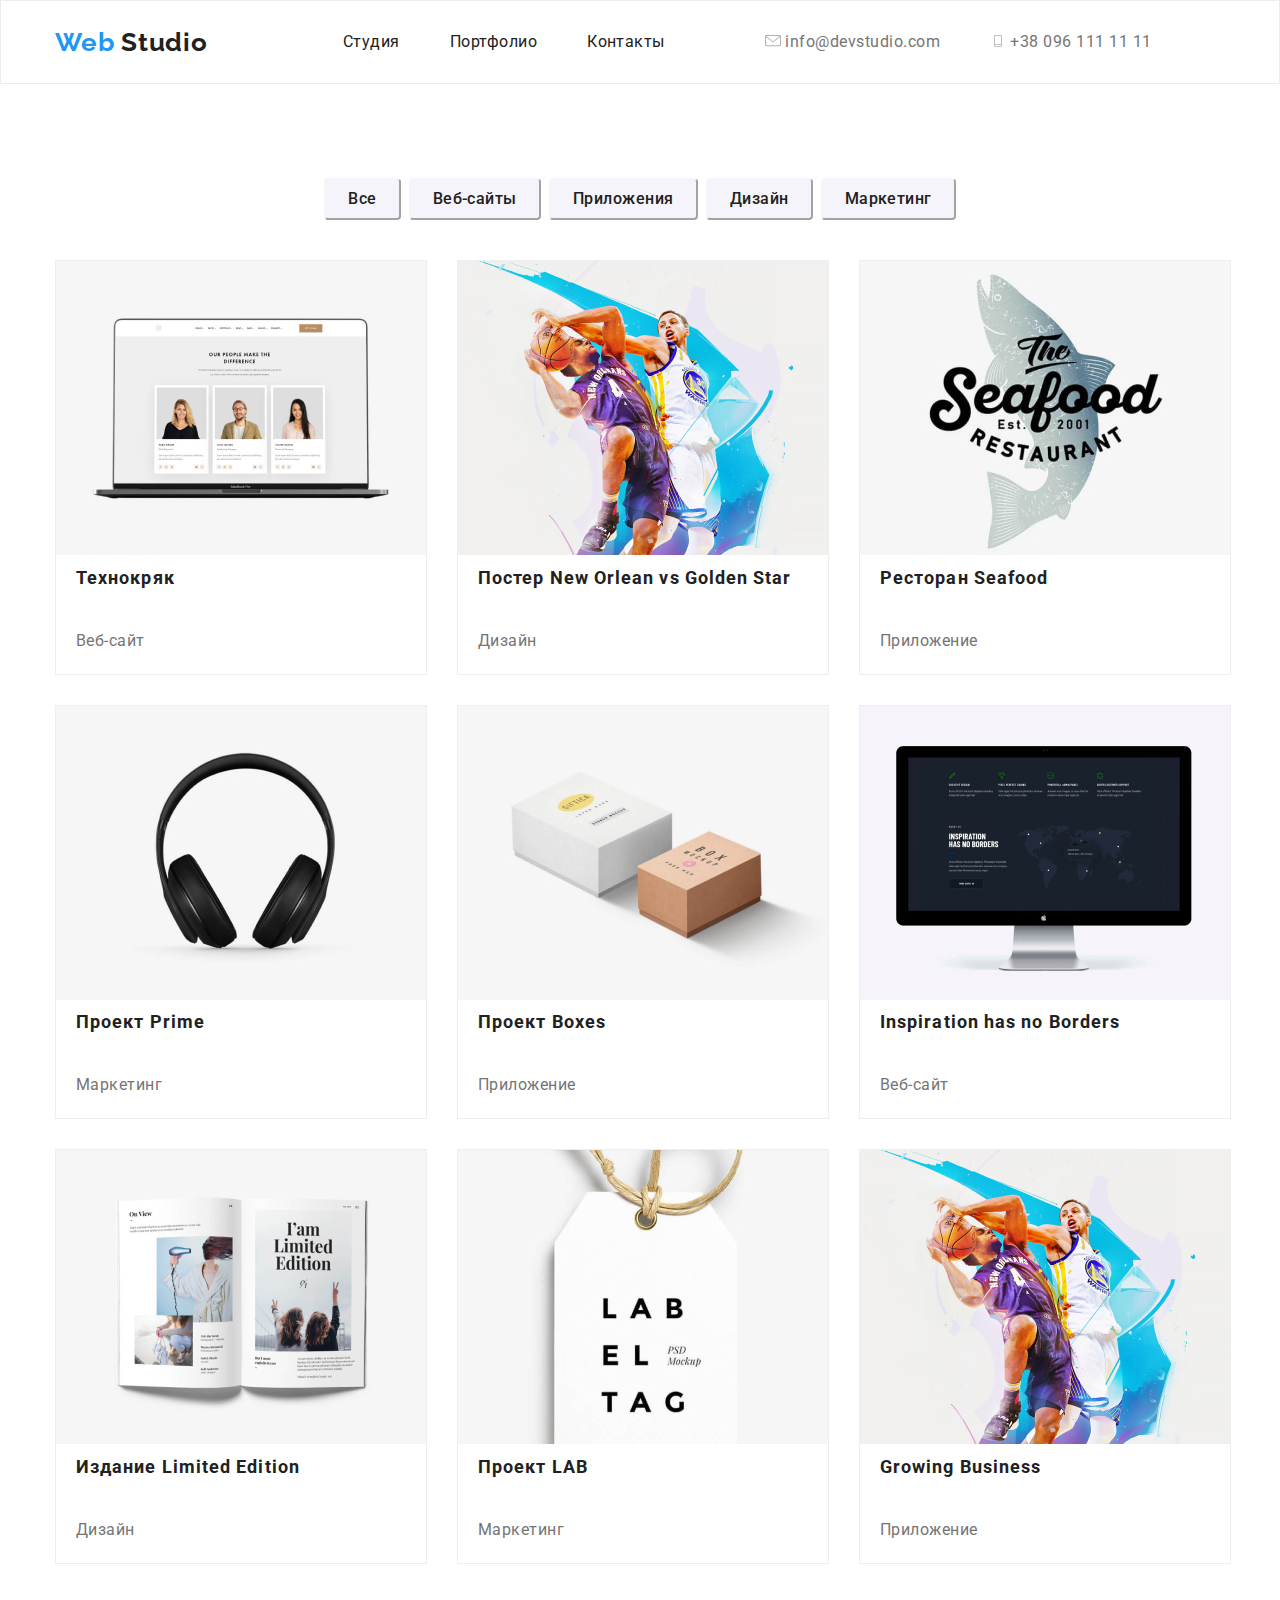
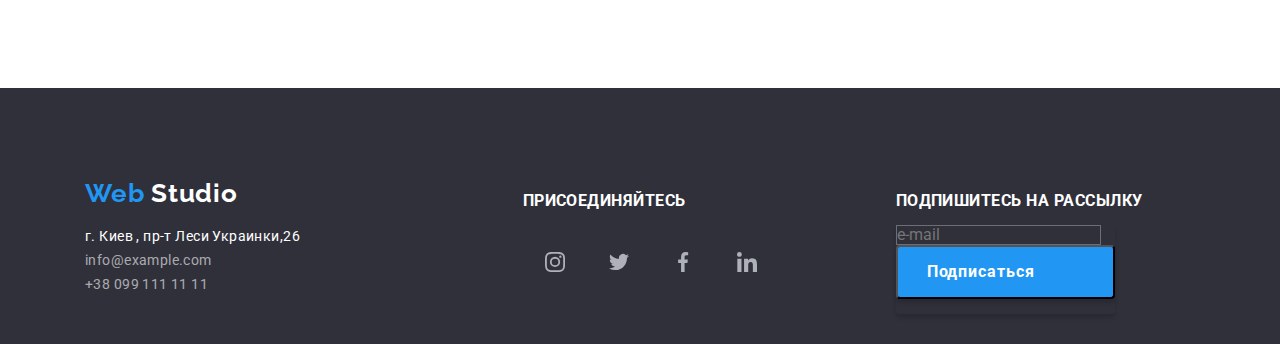
==== commit 9ac4544c: "validator ok" ====
--- a/portfolio.html
+++ b/portfolio.html
@@ -33,8 +33,8 @@
 					<ul class="link-contact list">
 						<li class="item">
 							<a href="mailto:info@devstudio.com" class="link">
-								<svg class="icon">
-									<use xlink:href="./images/sprite.svg#icon_mail" weight="16" height="12"></use>
+								<svg class="icon" width="16" height="12">
+									<use xlink:href="./images/sprite.svg#icon_mail" ></use>
 								  </svg>
 								
 								info@devstudio.com
@@ -42,8 +42,8 @@
 						</li>
 						<li class="item">
 							<a href="tel:+380961111111" class="link">
-								<svg class="icon">
-									<use xlink:href="./images/sprite.svg#icon_mobile" weight="10" height="16"></use>
+								<svg class="icon" width="10" height="16">
+									<use xlink:href="./images/sprite.svg#icon_mobile" ></use>
 								  </svg>
 			
 								+38 096 111 11 11
@@ -213,28 +213,28 @@
 											target="_blank"
 											rel="noopener noreferrer"
 										>
-										<svg class="icon social" weight="20" height="20">
+										<svg class="icon social" width="20" height="20">
 											<use xlink:href="./images/sprite.svg#icon_instagram"></use>
 										</svg>
 										</a>
 									</li>
 									<li class="team-card">
 										<a href="https://twitter.com/" class="social-link" aria-label="Twitter" target="_blank" rel="noopener noreferrer">
-											<svg class="icon social" weight="20" height="20">
+											<svg class="icon social" width="20" height="20">
 												<use xlink:href="./images/sprite.svg#icon_twitter"></use>
 											  </svg>
 										</a>
 									</li>
 									<li class="team-card">
 										<a href="https://facebook.com/" class="social-link" aria-label="Facebook" target="_blank" rel="noopener noreferrer">
-											<svg class="icon social" weight="20" height="20">
+											<svg class="icon social" width="20" height="20">
 												<use xlink:href="./images/sprite.svg#icon_facebook"></use>
 											  </svg>
 										</a>
 									</li>
 									<li class="team-card">
 										<a href="https://linkedin.com/" class="social-link" aria-label="Linkedin" target="_blank" rel="noopener noreferrer">
-											<svg class="icon social" weight="20" height="20">
+											<svg class="icon social" width="20" height="20">
 												<use xlink:href="./images/sprite.svg#icon_linkedin"></use>
 											  </svg>
 										</a>
--- a/css/style.css
+++ b/css/style.css
@@ -161,6 +161,7 @@
 	background-image: linear-gradient(rgba(47, 48, 58, 0.8), rgba(47, 48, 58, 0.8)), url(../images/Header_img_opt.png);
 	max-width: 1600px;
 	display: flex;
+	flex-wrap: wrap;
 	align-items: center;
 	justify-content: center;
 	margin: 0 auto;
@@ -169,8 +170,9 @@
 .hero-center {
 	display: flex;
 	align-items: center;
-	align-items: center;
-	justify-content: center;
+	justify-content: center;
+	text-align: center;
+	margin: 0 auto;
 }
 
 .hero-high-text {
@@ -206,6 +208,7 @@
 	width: 200px;
 	padding: 10px;
 	justify-content: center;
+	align-items: center;
 }
 
 .btn-hero:hover,
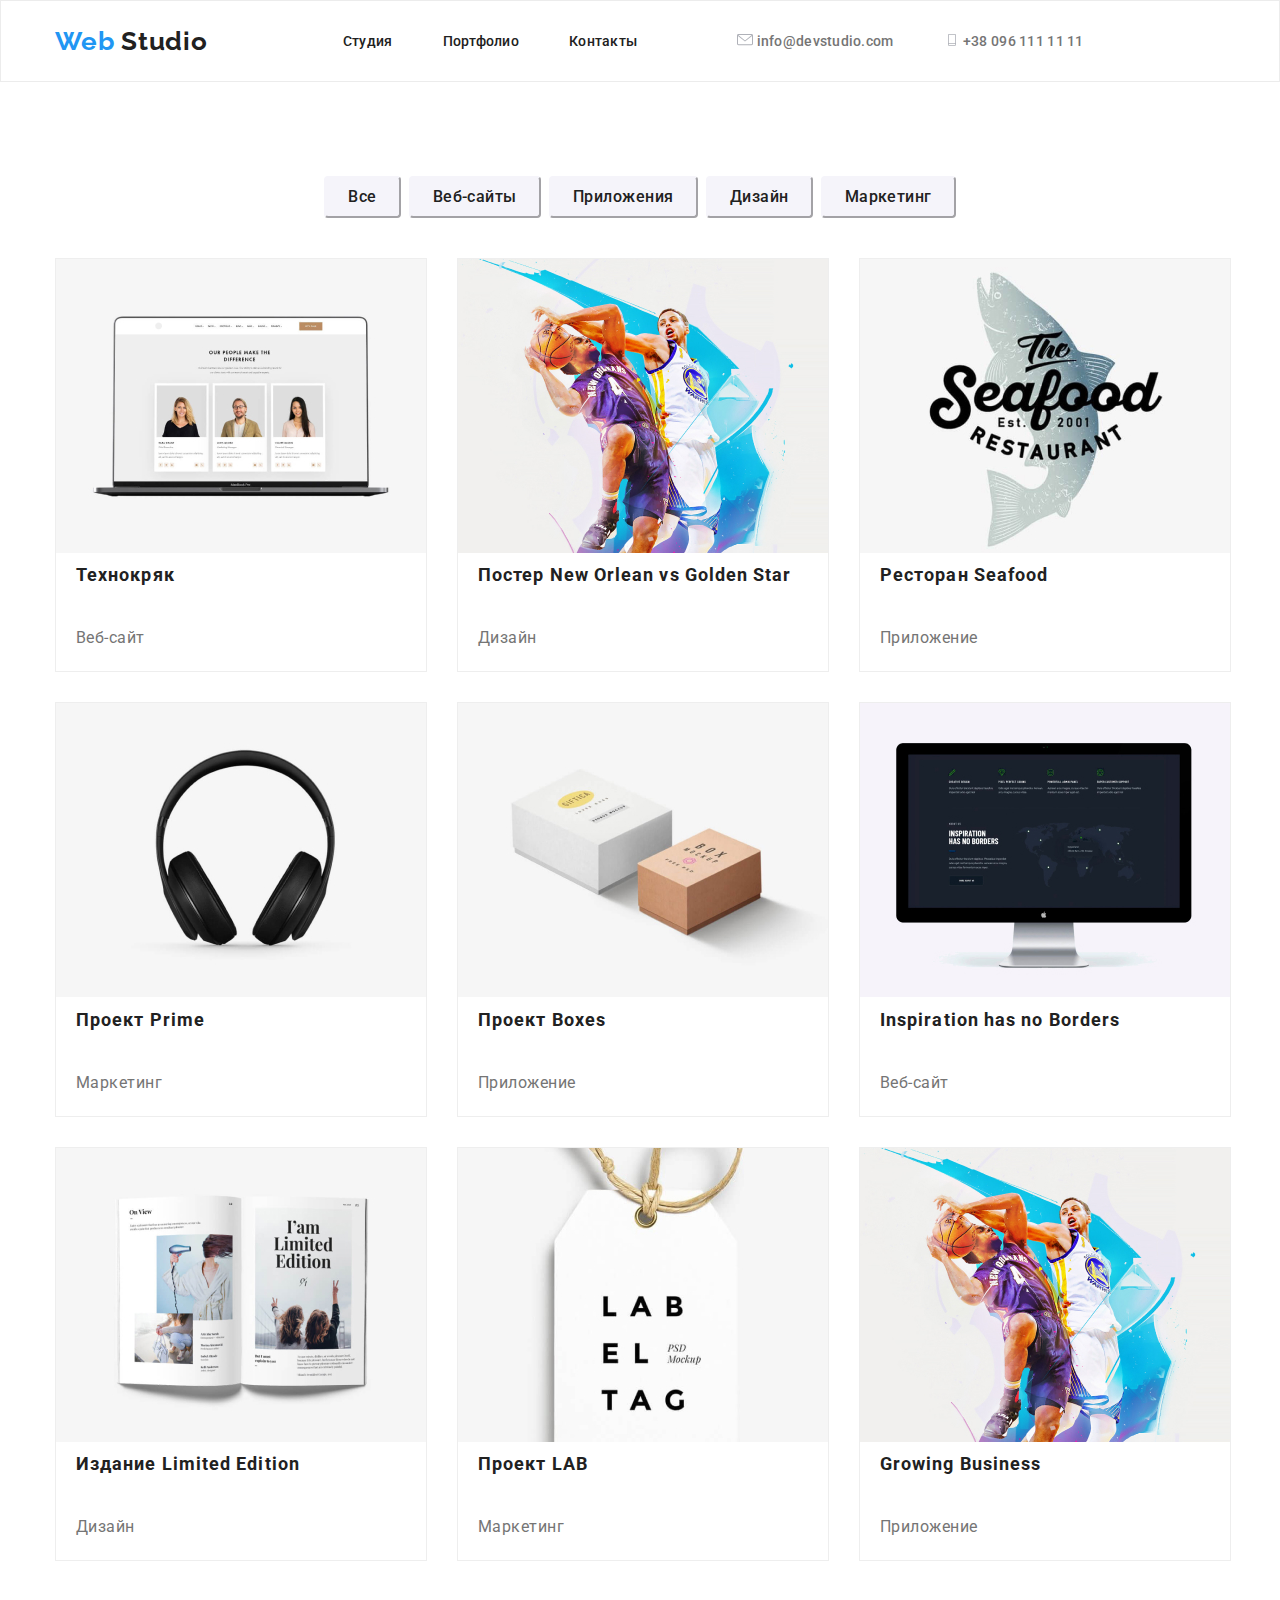
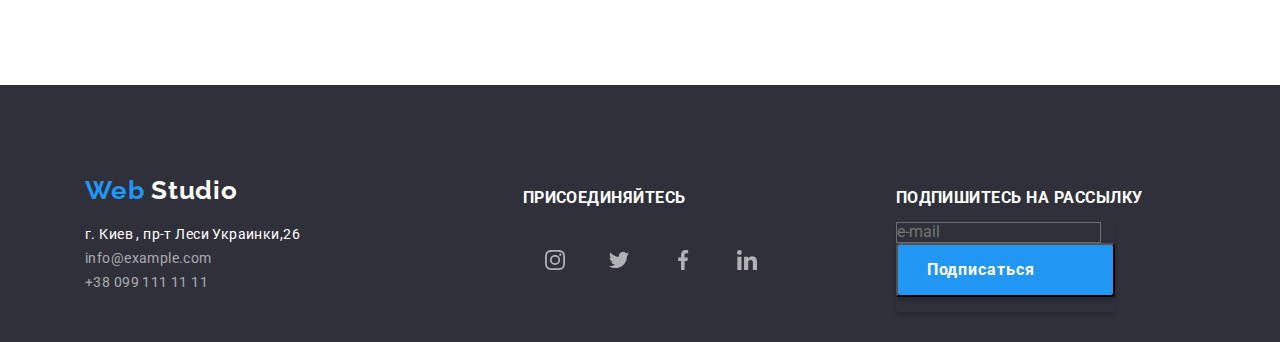
==== commit 5025e3ce: "Fix img size" ====
--- a/portfolio.html
+++ b/portfolio.html
@@ -34,18 +34,18 @@
 						<li class="item">
 							<a href="mailto:info@devstudio.com" class="link">
 								<svg class="icon" width="16" height="12">
-									<use xlink:href="./images/sprite.svg#icon_mail" ></use>
-								  </svg>
-								
+									<use xlink:href="./images/sprite.svg#icon_mail"></use>
+								</svg>
+
 								info@devstudio.com
 							</a>
 						</li>
 						<li class="item">
 							<a href="tel:+380961111111" class="link">
 								<svg class="icon" width="10" height="16">
-									<use xlink:href="./images/sprite.svg#icon_mobile" ></use>
-								  </svg>
-			
+									<use xlink:href="./images/sprite.svg#icon_mobile"></use>
+								</svg>
+
 								+38 096 111 11 11
 							</a>
 						</li>
@@ -205,38 +205,56 @@
 							<h4>Присоединяйтесь</h4>
 							<div class="social">
 								<ul class="team-list list">
-									<li class="team-card ">
-										<a 
+									<li class="team-card">
+										<a
 											href="https://instagram.com/"
 											class="social-link"
 											aria-label="Instagram"
 											target="_blank"
 											rel="noopener noreferrer"
 										>
-										<svg class="icon social" width="20" height="20">
-											<use xlink:href="./images/sprite.svg#icon_instagram"></use>
-										</svg>
-										</a>
-									</li>
-									<li class="team-card">
-										<a href="https://twitter.com/" class="social-link" aria-label="Twitter" target="_blank" rel="noopener noreferrer">
+											<svg class="icon social" width="20" height="20">
+												<use xlink:href="./images/sprite.svg#icon_instagram"></use>
+											</svg>
+										</a>
+									</li>
+									<li class="team-card">
+										<a
+											href="https://twitter.com/"
+											class="social-link"
+											aria-label="Twitter"
+											target="_blank"
+											rel="noopener noreferrer"
+										>
 											<svg class="icon social" width="20" height="20">
 												<use xlink:href="./images/sprite.svg#icon_twitter"></use>
-											  </svg>
-										</a>
-									</li>
-									<li class="team-card">
-										<a href="https://facebook.com/" class="social-link" aria-label="Facebook" target="_blank" rel="noopener noreferrer">
+											</svg>
+										</a>
+									</li>
+									<li class="team-card">
+										<a
+											href="https://facebook.com/"
+											class="social-link"
+											aria-label="Facebook"
+											target="_blank"
+											rel="noopener noreferrer"
+										>
 											<svg class="icon social" width="20" height="20">
 												<use xlink:href="./images/sprite.svg#icon_facebook"></use>
-											  </svg>
-										</a>
-									</li>
-									<li class="team-card">
-										<a href="https://linkedin.com/" class="social-link" aria-label="Linkedin" target="_blank" rel="noopener noreferrer">
+											</svg>
+										</a>
+									</li>
+									<li class="team-card">
+										<a
+											href="https://linkedin.com/"
+											class="social-link"
+											aria-label="Linkedin"
+											target="_blank"
+											rel="noopener noreferrer"
+										>
 											<svg class="icon social" width="20" height="20">
 												<use xlink:href="./images/sprite.svg#icon_linkedin"></use>
-											  </svg>
+											</svg>
 										</a>
 									</li>
 								</ul>
--- a/css/style.css
+++ b/css/style.css
@@ -113,6 +113,9 @@
 	margin-left: 50px;
 	padding-top: 32px;
 	padding-bottom: 32px;
+	font-size: 14px;
+	font-weight: 500;
+	letter-spacing: 0.02em;
 }
 
 .link-contact {
@@ -121,6 +124,9 @@
 	padding-top: 32px;
 	padding-bottom: 32px;
 	flex-direction: row;
+	font-size: 14px;
+	font-weight: 500;
+	letter-spacing: 0.02em;
 }
 
 .icon {
@@ -168,9 +174,9 @@
 }
 
 .hero-center {
-	display: flex;
-	align-items: center;
-	justify-content: center;
+	/* display: flex;
+	align-items: center;
+	justify-content: center; */
 	text-align: center;
 	margin: 0 auto;
 }
@@ -481,8 +487,8 @@
 
 .clients-logo svg {
 	display: flex;
-	width: 40px;
-	height: 40px;
+	/* width: 40px;
+	height: 40px; */
 	justify-content: center;
 }
 
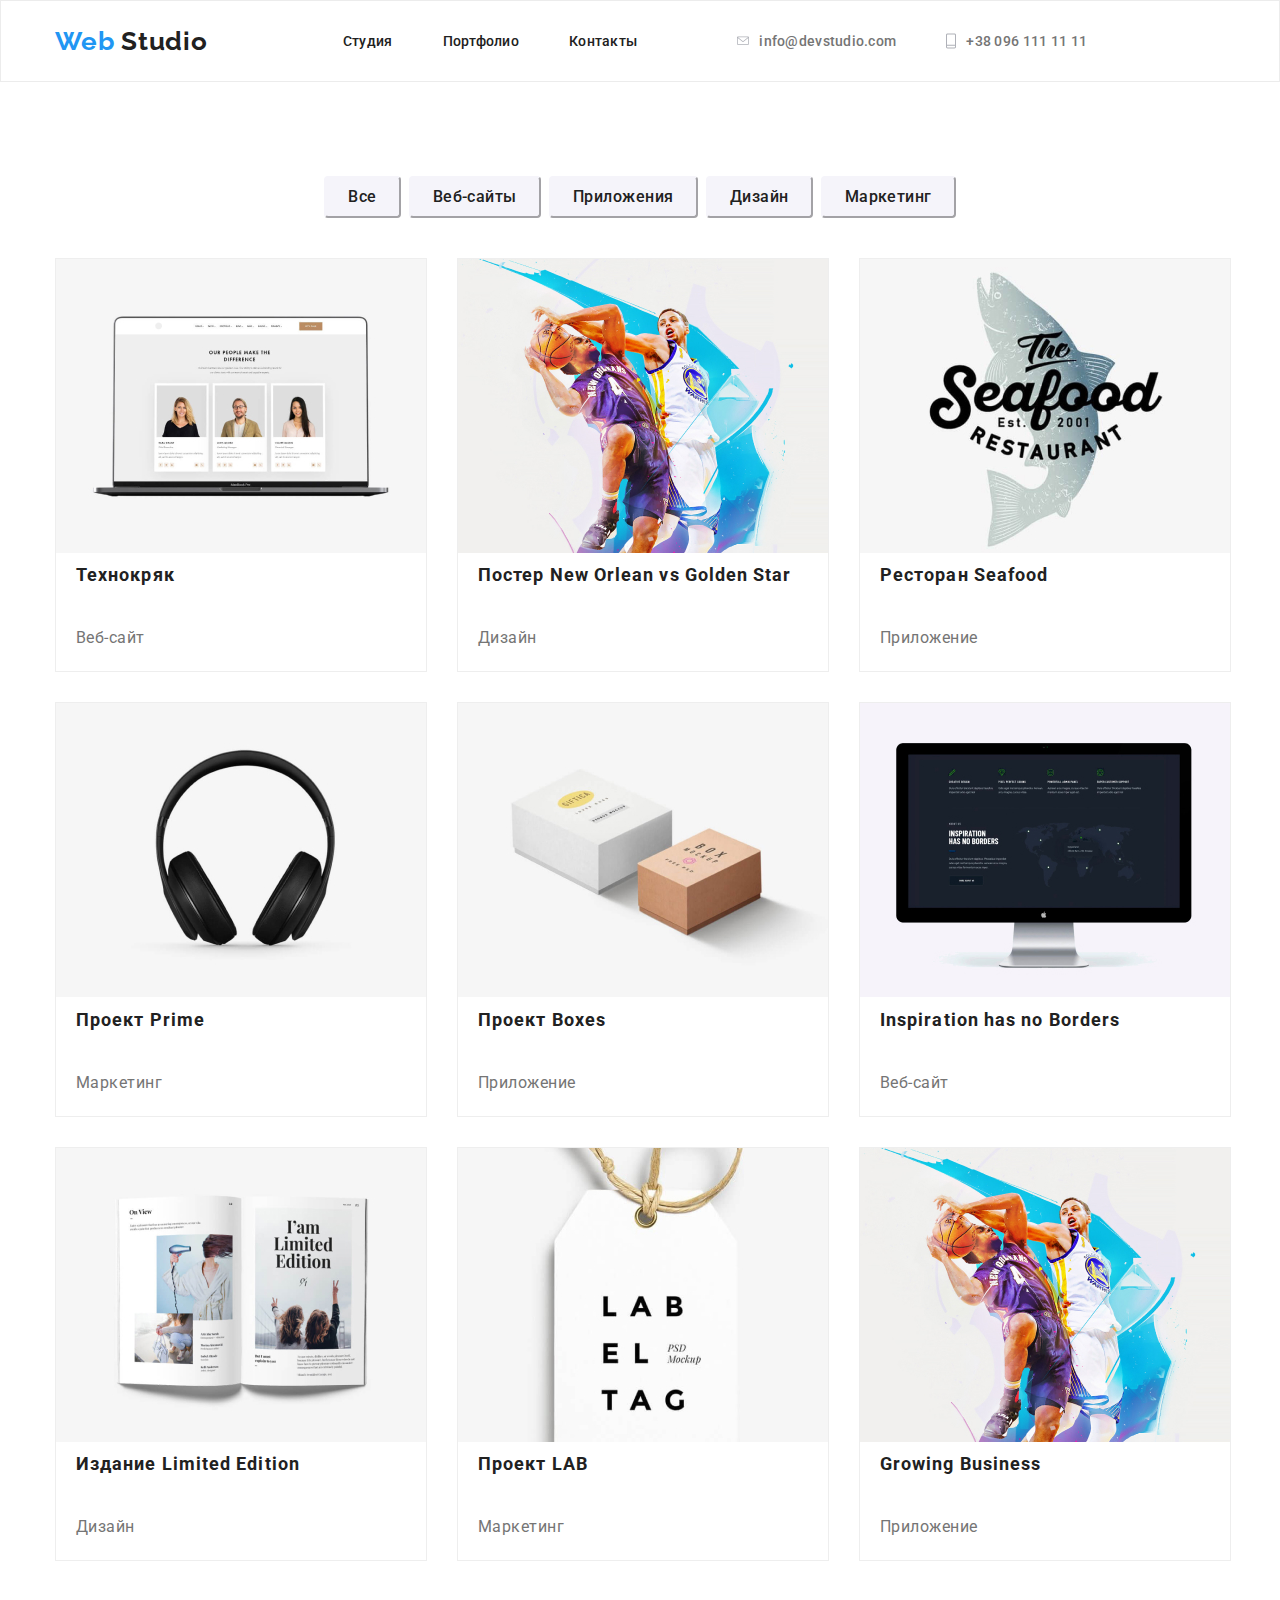
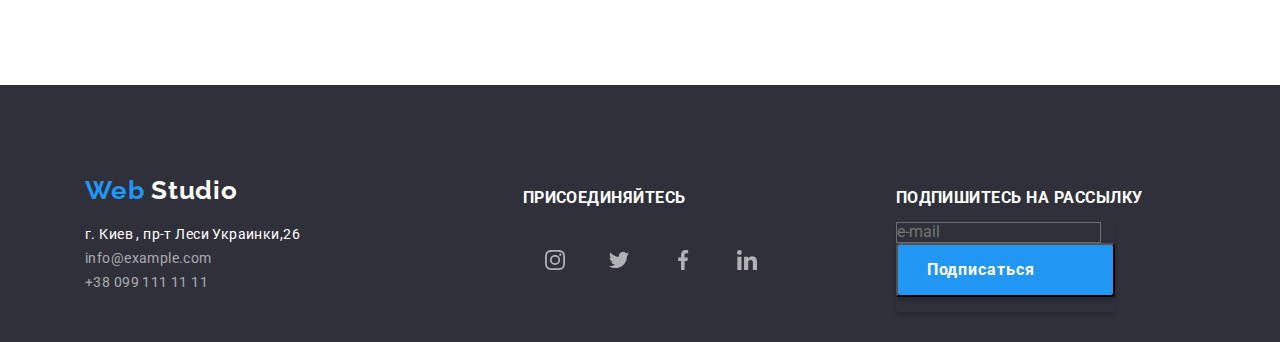
==== commit 2fc4b1cf: "fix header" ====
--- a/portfolio.html
+++ b/portfolio.html
@@ -33,20 +33,24 @@
 					<ul class="link-contact list">
 						<li class="item">
 							<a href="mailto:info@devstudio.com" class="link">
-								<svg class="icon" width="16" height="12">
-									<use xlink:href="./images/sprite.svg#icon_mail"></use>
-								</svg>
-
-								info@devstudio.com
+								<span class="link-item">
+									<svg class="icon" width="12" height="16">
+										<use xlink:href="./images/sprite.svg#icon_mail"></use>
+									</svg>
+								</span>
+
+								<span>info@devstudio.com</span>
 							</a>
 						</li>
 						<li class="item">
 							<a href="tel:+380961111111" class="link">
-								<svg class="icon" width="10" height="16">
-									<use xlink:href="./images/sprite.svg#icon_mobile"></use>
-								</svg>
-
-								+38 096 111 11 11
+								<span class="link-item">
+									<svg class="icon" width="10" height="16">
+										<use xlink:href="./images/sprite.svg#icon_mobile"></use>
+									</svg>
+								</span>
+
+								<span>+38 096 111 11 11</span>
 							</a>
 						</li>
 					</ul>
--- a/css/style.css
+++ b/css/style.css
@@ -129,13 +129,21 @@
 	letter-spacing: 0.02em;
 }
 
+.link-contact .link {
+	display: flex;
+}
+
+.link-item {
+	display: flex;
+	align-items: center;
+	margin-right: 10px;
+}
+
 .icon {
 	fill: var(--icon-color);
 }
 
 .link-contact svg {
-	width: 16px;
-	height: 12px;
 	align-items: baseline;
 }
 
@@ -376,11 +384,16 @@
 .card {
 	width: 260px;
 	background: var(--light-color);
+	/* box-shadow: 0px 1px 3px rgba(0, 0, 0, 0.12), 0px 1px 1px rgba(0, 0, 0, 0.14), 0px 2px 1px rgba(0, 0, 0, 0.2);
+	border-radius: 0px 0px 4px 4px; */
+	display: flex;
+	flex-wrap: wrap;
+	justify-content: center;
+}
+
+.card:hover {
 	box-shadow: 0px 1px 3px rgba(0, 0, 0, 0.12), 0px 1px 1px rgba(0, 0, 0, 0.14), 0px 2px 1px rgba(0, 0, 0, 0.2);
 	border-radius: 0px 0px 4px 4px;
-	display: flex;
-	flex-wrap: wrap;
-	justify-content: center;
 }
 
 .team-card-info {
@@ -670,6 +683,11 @@
 	box-sizing: border-box;
 }
 
+.card-gallery:hover {
+	box-shadow: 1px 4px 6px rgba(0, 0, 0, 0.16), 0px 4px 4px rgba(0, 0, 0, 0.06), 0px 1px 1px rgba(0, 0, 0, 0.12);
+	border-radius: 0px 0px 4px 4px;
+}
+
 .gal-card-info {
 	flex-wrap: wrap;
 	padding-left: 20px;
